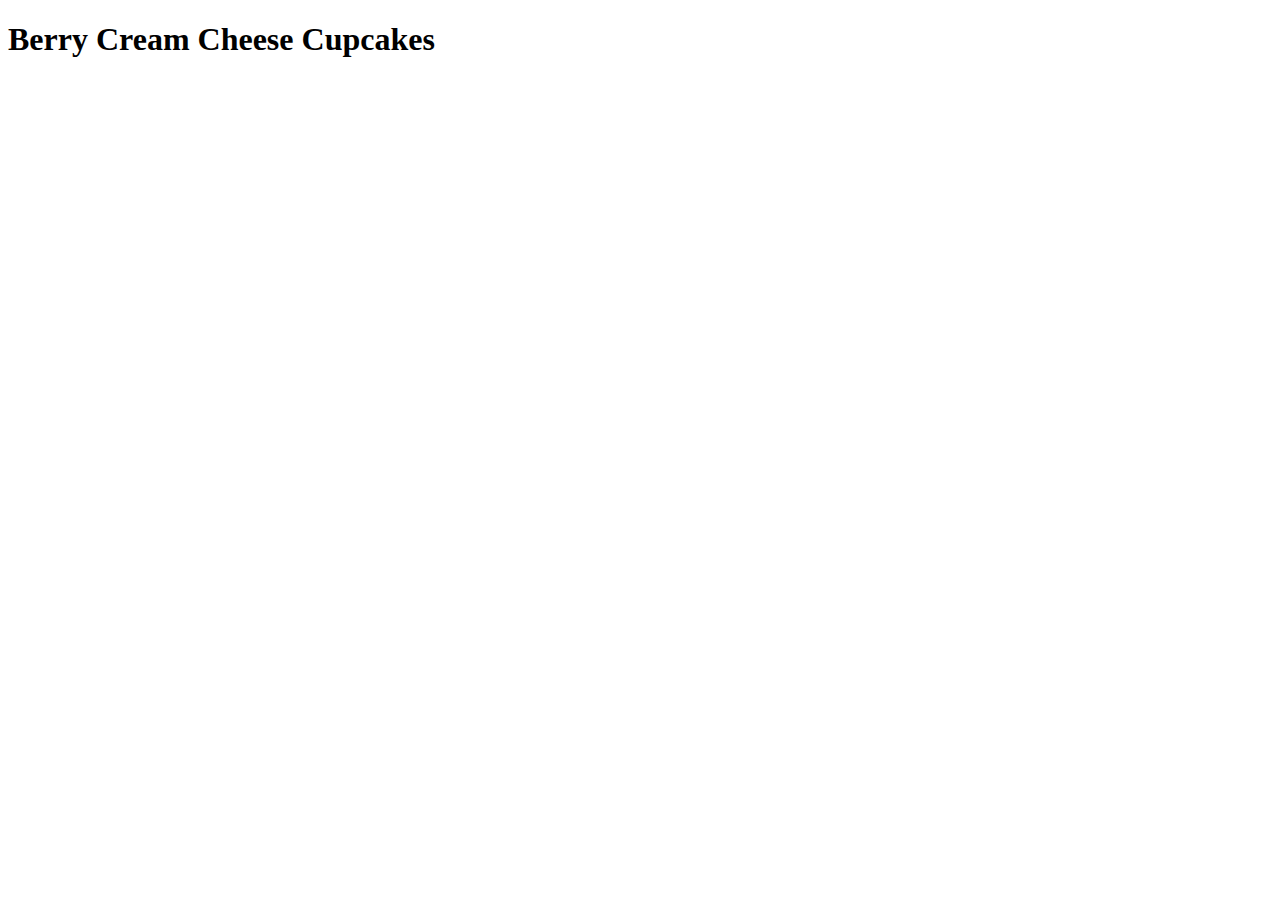
==== recipes/berry-cream-cheese-cupcakes.html @ 91650086 ".DS_store Removed" ====
<!DOCTYPE html>
<html lang="en">
<head>
    <meta charset="UTF-8">
    <meta http-equiv="X-UA-Compatible" content="IE=edge">
    <meta name="viewport" content="width=device-width, initial-scale=1.0">
    <title>Berry Cream Cheese Cupcakes</title>
</head>
<body>
    <h1>Berry Cream Cheese Cupcakes</h1>
    
</body>
</html>
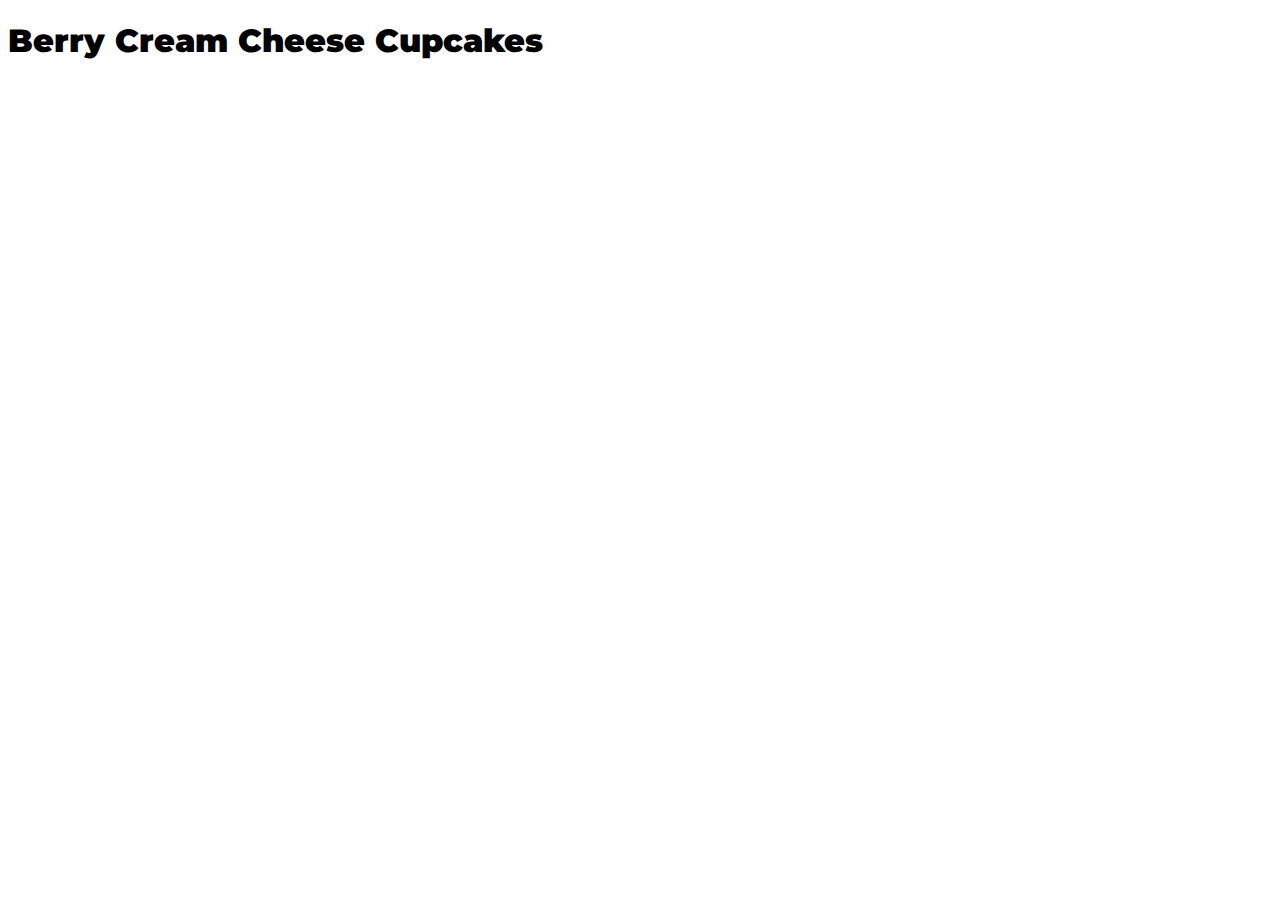
==== commit c6817bf6: "Added simple CSS grid" ====
--- a/recipes/berry-cream-cheese-cupcakes.html
+++ b/recipes/berry-cream-cheese-cupcakes.html
@@ -4,6 +4,10 @@
     <meta charset="UTF-8">
     <meta http-equiv="X-UA-Compatible" content="IE=edge">
     <meta name="viewport" content="width=device-width, initial-scale=1.0">
+    <link rel="stylesheet" href="../styles.css">
+    <link rel="preconnect" href="https://fonts.googleapis.com">
+    <link rel="preconnect" href="https://fonts.gstatic.com" crossorigin>
+    <link href="https://fonts.googleapis.com/css2?family=Montserrat:wght@400;700;900&display=swap" rel="stylesheet">    
     <title>Berry Cream Cheese Cupcakes</title>
 </head>
 <body>
--- a/styles.css
+++ b/styles.css
@@ -0,0 +1,19 @@
+/* Body Styles */
+html {box-sizing: border-box;}
+*, *:before, *:after{box-sizing: inherit;}
+body{font-family: 'Montserrat', sans-serif ;}
+
+
+/* Header Styles */
+h1{font-weight: 900;}
+
+
+
+/* Simple Responsive Grid */
+.main-grid{width: 98%; margin:auto;}
+@media screen and (min-width:800px) {
+    .main-grid{width:88%;}  
+}
+@media screen and (min-width:1600px) {
+    .main-grid{width:78%;}  
+}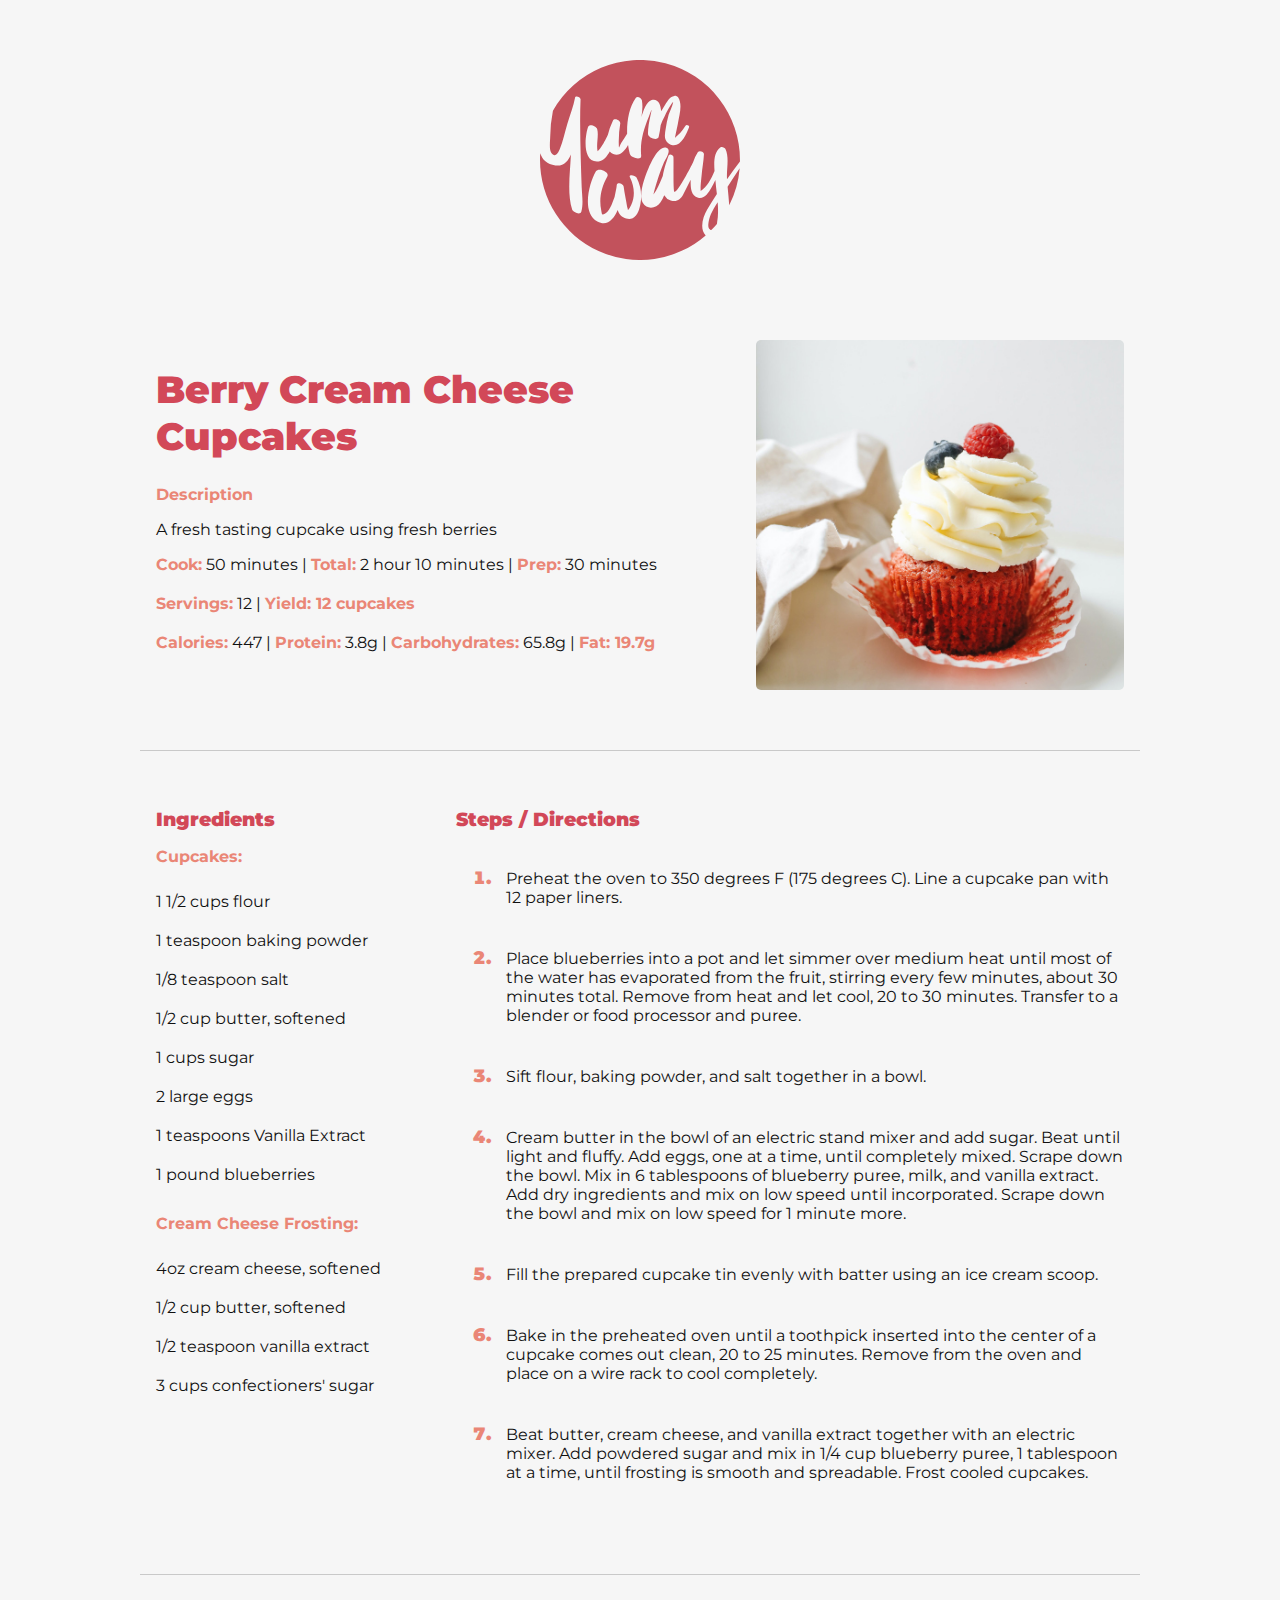
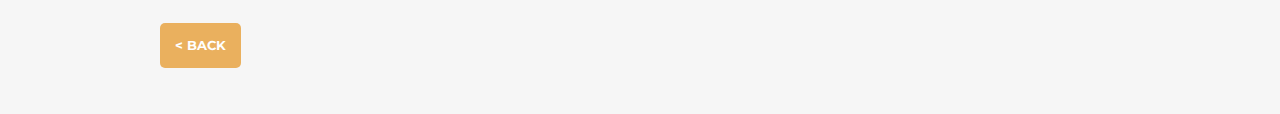
==== commit 1b13b6a2: "Finished Project 1" ====
--- a/recipes/berry-cream-cheese-cupcakes.html
+++ b/recipes/berry-cream-cheese-cupcakes.html
@@ -8,10 +8,81 @@
     <link rel="preconnect" href="https://fonts.googleapis.com">
     <link rel="preconnect" href="https://fonts.gstatic.com" crossorigin>
     <link href="https://fonts.googleapis.com/css2?family=Montserrat:wght@400;700;900&display=swap" rel="stylesheet">    
-    <title>Berry Cream Cheese Cupcakes</title>
+    <title>Odin Recipes: Berry Cream Cheese Cupcakes</title>
 </head>
 <body>
-    <h1>Berry Cream Cheese Cupcakes</h1>
+    <div class="main-grid">
+        <div class="logo">
+            <a href="../index.html"><img src="../images/yumway-logo.svg" alt="Yumway Logo"></a>
+        </div>
+        
+        <div class="recipe-contents">
+            <div class="col1">
+                <h1>Berry Cream Cheese Cupcakes</h1>
+        
+                    <h3>Description</h3>
+                    <p>A fresh tasting cupcake using fresh berries</p>
+
+                    <ul>
+                        <li><b>Cook:</b> 50 minutes</li>
+                        <li><b>Total:</b> 2 hour 10 minutes</li>
+                        <li><b>Prep:</b> 30 minutes</li>
+                    </ul>
+                    <ul>
+                        <li><b>Servings:</b> 12</li>
+                        <li><b>Yield: 12 cupcakes</b></li>
+                    </ul>
+                    <ul>
+                        <li><b>Calories:</b> 447</li>
+                        <li><b>Protein:</b> 3.8g</li>
+                        <li><b>Carbohydrates:</b> 65.8g</li>
+                        <li><b>Fat: 19.7g</b></li>
+                    </ul>
+            </div>
+            <div class="col2">
+                <img src="../images/berry-cream-cheese-cupcake.jpg" alt="Berry Cream Cheese Cupcake">
+            </div>
+            <hr>
+            <div class="col3">
+                <h2>Ingredients</h2>
+                <h3>Cupcakes:</h3>
+                <ul>
+                    <li>1 1/2 cups flour</li>
+                    <li>1 teaspoon baking powder</li>
+                    <li>1/8 teaspoon salt</li>
+                    <li>1/2 cup butter, softened</li>
+                    <li>1 cups sugar</li>
+                    <li>2 large eggs</li>
+                    <li>1 teaspoons Vanilla Extract</li>
+                    <li>1 pound blueberries</li>
+                </ul>
+                <h3>Cream Cheese Frosting:</h3>
+                <ul>
+                    <li>4oz cream cheese, softened</li>
+                    <li>1/2 cup butter, softened</li>
+                    <li>1/2 teaspoon vanilla extract</li>
+                    <li>3 cups confectioners' sugar</li>
+                </ul>
+            </div>
+            <div class="col4">
+                <h2>Steps / Directions</h2>
+                <ol>
+                    <li>Preheat the oven to 350 degrees F (175 degrees C). Line a cupcake pan with 12 paper liners.</li>
+                    <li>Place blueberries into a pot and let simmer over medium heat until most of the water has evaporated from the fruit, stirring every few minutes, about 30 minutes total. Remove from heat and let cool, 20 to 30 minutes. Transfer to a blender or food processor and puree.</li>
+                    <li>Sift flour, baking powder, and salt together in a bowl.</li>
+                    <li>Cream butter in the bowl of an electric stand mixer and add sugar. Beat until light and fluffy. Add eggs, one at a time, until completely mixed. Scrape down the bowl. Mix in 6 tablespoons of blueberry puree, milk, and vanilla extract. Add dry ingredients and mix on low speed until incorporated. Scrape down the bowl and mix on low speed for 1 minute more.</li>
+                    <li>Fill the prepared cupcake tin evenly with batter using an ice cream scoop.</li>
+                    <li>Bake in the preheated oven until a toothpick inserted into the center of a cupcake comes out clean, 20 to 25 minutes. Remove from the oven and place on a wire rack to cool completely.</li>
+                    <li>Beat butter, cream cheese, and vanilla extract together with an electric mixer. Add powdered sugar and mix in 1/4 cup blueberry puree, 1 tablespoon at a time, until frosting is smooth and spreadable. Frost cooled cupcakes.</li>
+                </ol>
+            
+            </div>
+            <hr>
+            <div class="footer-nav">
+                <a href="../index.html">< Back</a>
+            </div>
+        </div>
+    </div>
     
 </body>
 </html>--- a/styles.css
+++ b/styles.css
@@ -1,19 +1,63 @@
 /* Body Styles */
 html {box-sizing: border-box;}
 *, *:before, *:after{box-sizing: inherit;}
-body{font-family: 'Montserrat', sans-serif ;}
-
+ul{margin-inline-start: 0; padding-inline-start: 0;}
+body{font-family: 'Montserrat', sans-serif ; color:#111;  background: #f6f6f6;}
+a{color: #D24858; text-decoration: none; transition: 0.4s; -webkit-transition: 0.4s;}
+a:hover{color:#EA8676;}
 
 /* Header Styles */
-h1{font-weight: 900;}
+h1, h2{font-weight: 900; color:#D24858;}
+h1{font-size: 2.4em;}
+h2{margin: 0; font-size: 1.2em;}
+h3, b{font-size: 1em; font-weight: 700; color:#EA8676; }
 
+/* Logo */
+.logo{width:200px; text-align: center; margin:60px auto;}
+.logo image{width: 100%;}
 
+/* Recipe Links Page */
+h1.index-header{text-align: center;}
+.recipe-list{display: flex; flex-wrap: wrap;}
+.recipe-link{margin:10px; width: 100%; height:400px; position: relative; background:#111; border-radius: 5px; }
+.link-image{width:100%; height:100%; overflow: hidden;}
+.link-image img{width:100%; height:100%; object-fit: cover; object-position: center; opacity: .7; -webkit-transition: .3s ease-in-out; transition: .3s ease-in-out;  -webkit-transform: scale(1); transform: scale(1); }
+.link-image:hover img{opacity: .5; -webkit-transform: scale(1.3); transform: scale(1.3); }
+.text-overlay{position: absolute; bottom:30px; left:30px; font-weight:700; color:#fff; font-size: 1.5em; }
+
+/* Recipe Page */
+.recipe-contents{display: flex; flex-wrap: wrap; max-width: 1000px; margin: 20px auto 40px auto;}
+.col2 img{width:100%; height: 350px; object-fit: cover; border-radius: 5px;}
+ul li{padding:10px 0;}
+ul{margin:0 0 20px 0;}
+ol li{padding:20px 0;}
+.col1 ul li{list-style: none; display:inline; padding:10 0 20px 0;}
+.col1 ul li::after{content: ' | ';}
+.col1 ul li:last-child:after{content: ' ';}
+.col3 ul li{list-style: none;}
+hr{height:1px; border:0; background: #c9c9c9; width:100%; margin:40px 0;}
+.col4 li::marker{font-size: 1.1em; font-weight: 900; color:#EA8676;}
+.col4 li{padding-left: 10px;}
+.footer-nav{padding:20px; width:100%;}
+.footer-nav a{color:#fff; background: #EAB05E; padding:15px; border-radius: 5px; text-transform: uppercase; font-size: .8em; font-weight: 700;}
+.footer-nav a:hover{background: #d8912e;}
 
 /* Simple Responsive Grid */
-.main-grid{width: 98%; margin:auto;}
+.main-grid{width: 96%; margin:auto; max-width: 1000px;}
+.col1, .col2, .col3, .col4{width:100%; margin:1em;}
+
 @media screen and (min-width:800px) {
-    .main-grid{width:88%;}  
+    .main-grid{width:88%;} 
+    .recipe-link {width: calc((100% / 2) - 20px); height:400px;  }
+    .col1{width: calc(60% - 2em);}
+    .col2{width: calc(40% - 2em);}
+    .col3{width: calc(30% - 2em);}
+    .col4{width: calc(70% - 2em);}
+}
+@media screen and (min-width:1400px) {
+    .main-grid{width:78%;}
+    .recipe-link{width: calc((100% / 3) - 20px); height:400px; }  
 }
 @media screen and (min-width:1600px) {
-    .main-grid{width:78%;}  
+    .recipe-link{width: calc((100% / 3) - 20px); height:425px; }  
 }